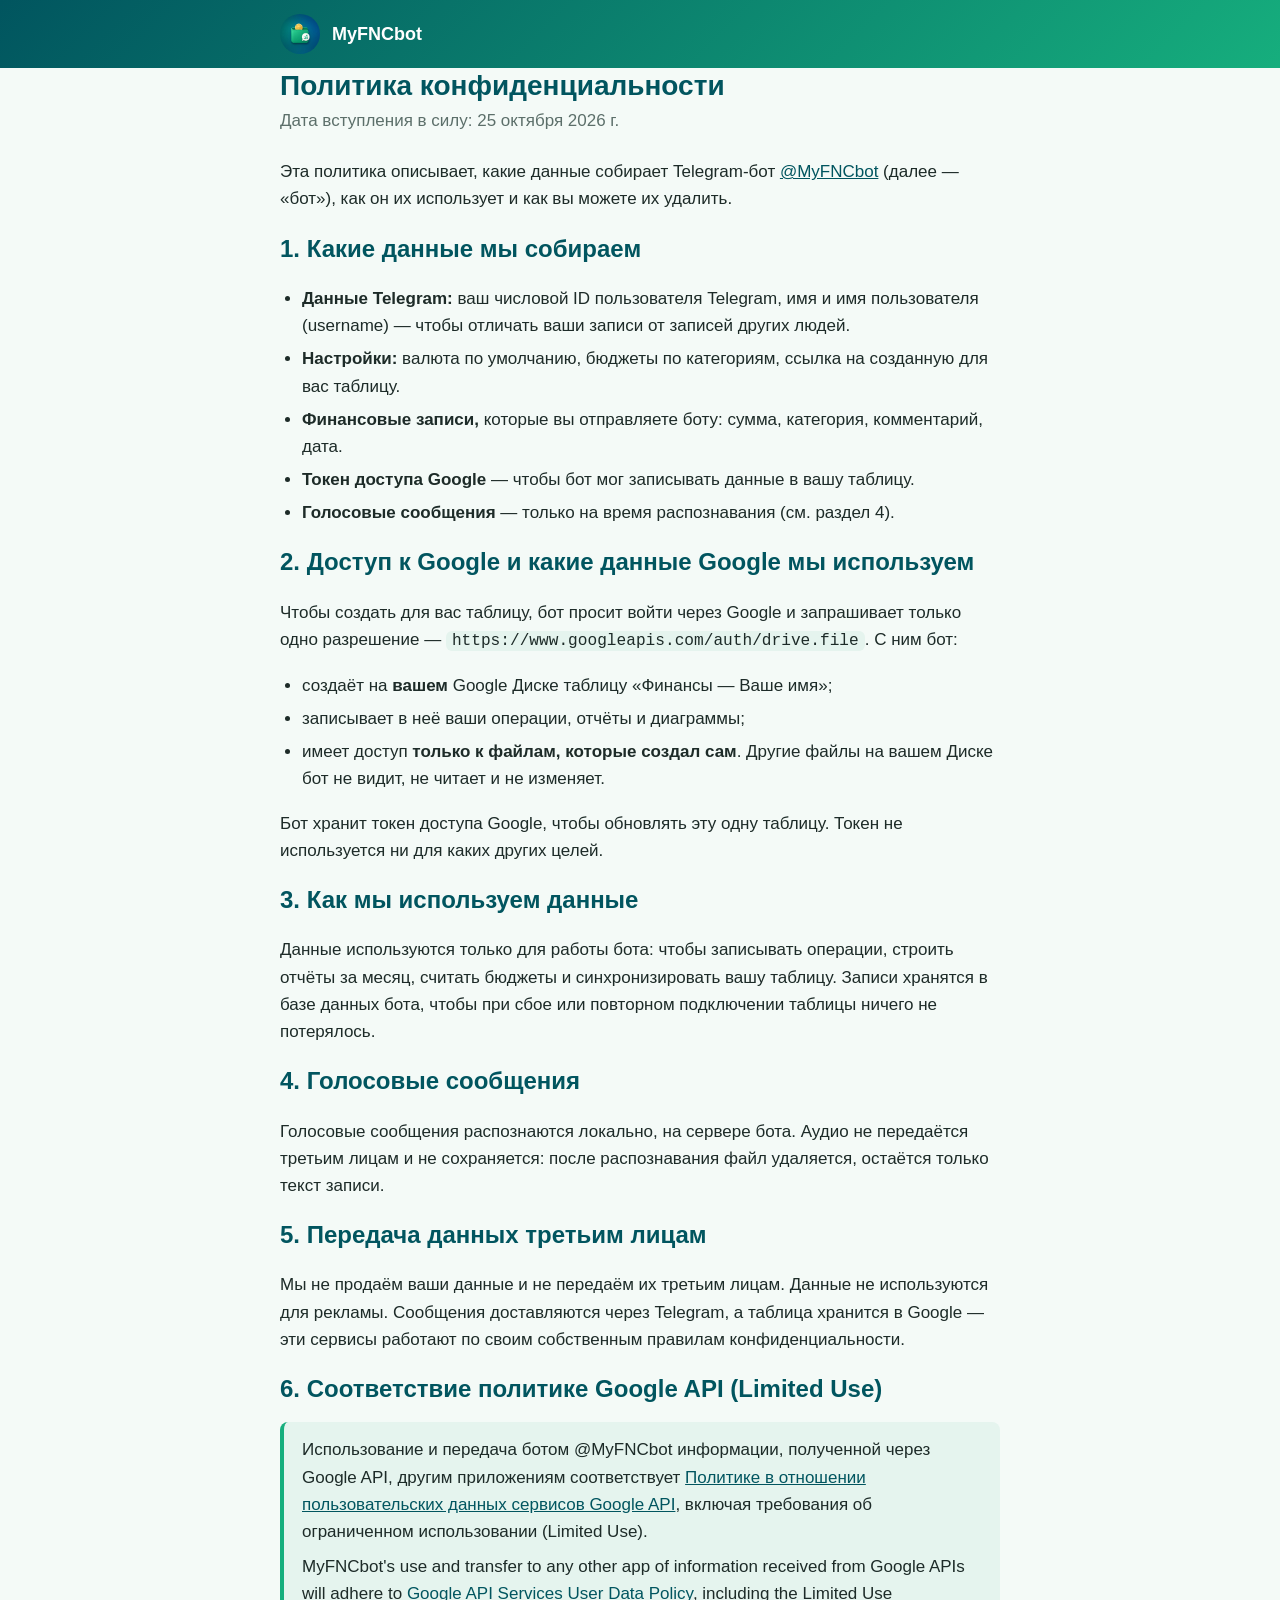
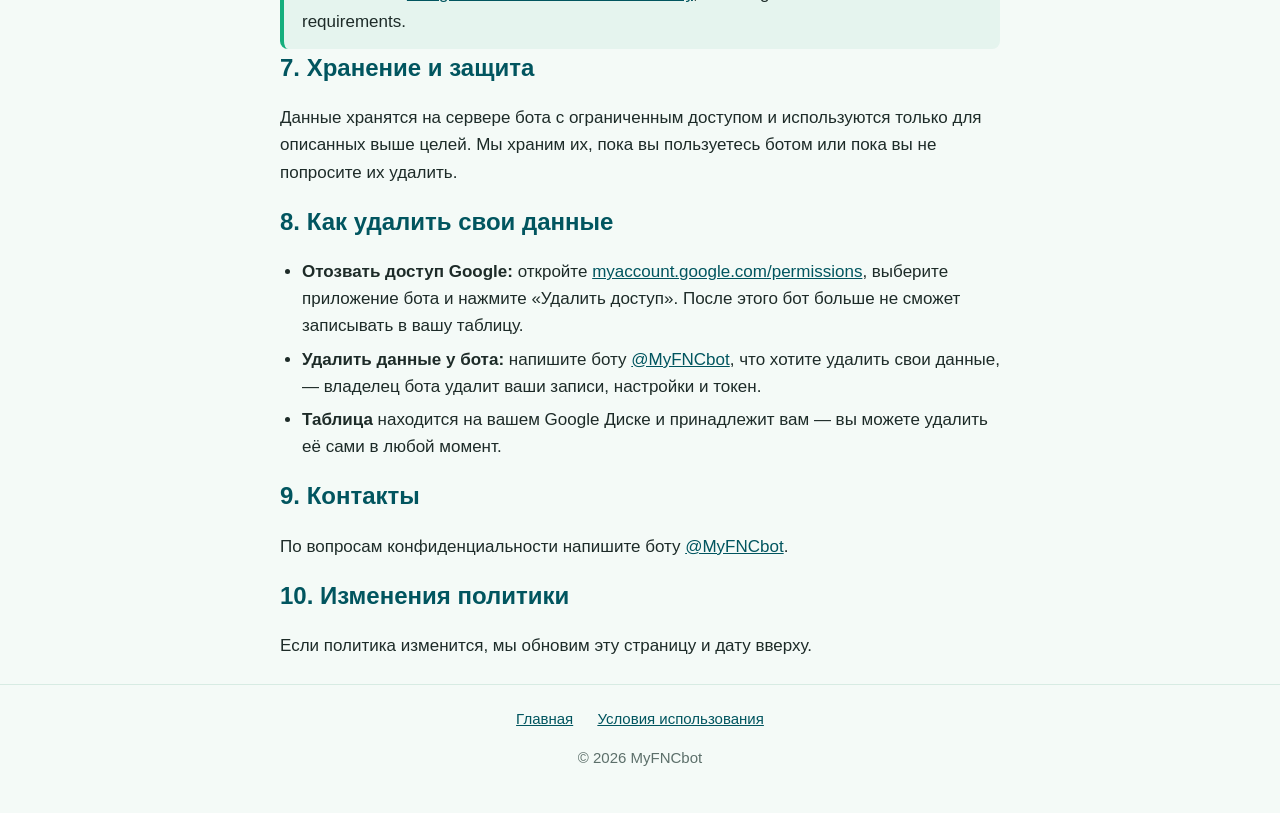
==== privacy.html @ bf46f6c3 "Сайт MyFNCbot: главная, политика конфиденциальности, условия" ====
<!DOCTYPE html>
<html lang="ru">
<head>
<meta charset="utf-8">
<meta name="viewport" content="width=device-width, initial-scale=1">
<title>Политика конфиденциальности — MyFNCbot</title>
<link rel="icon" href="logo.jpg">
<link rel="stylesheet" href="style.css">
</head>
<body>
<header class="top"><div class="wrap"><img src="logo.jpg" alt="" width="40" height="40"><a href="index.html">MyFNCbot</a></div></header>
<main class="wrap doc">
  <h1>Политика конфиденциальности</h1>
  <p class="date">Дата вступления в силу: 25 октября 2026 г.</p>

  <p>Эта политика описывает, какие данные собирает Telegram-бот <a href="https://t.me/MyFNCbot">@MyFNCbot</a> (далее — «бот»), как он их использует и как вы можете их удалить.</p>

  <h2>1. Какие данные мы собираем</h2>
  <ul>
    <li><b>Данные Telegram:</b> ваш числовой ID пользователя Telegram, имя и имя пользователя (username) — чтобы отличать ваши записи от записей других людей.</li>
    <li><b>Настройки:</b> валюта по умолчанию, бюджеты по категориям, ссылка на созданную для вас таблицу.</li>
    <li><b>Финансовые записи,</b> которые вы отправляете боту: сумма, категория, комментарий, дата.</li>
    <li><b>Токен доступа Google</b> — чтобы бот мог записывать данные в вашу таблицу.</li>
    <li><b>Голосовые сообщения</b> — только на время распознавания (см. раздел 4).</li>
  </ul>

  <h2>2. Доступ к Google и какие данные Google мы используем</h2>
  <p>Чтобы создать для вас таблицу, бот просит войти через Google и запрашивает только одно разрешение — <code>https://www.googleapis.com/auth/drive.file</code>. С ним бот:</p>
  <ul>
    <li>создаёт на <b>вашем</b> Google Диске таблицу «Финансы — Ваше имя»;</li>
    <li>записывает в неё ваши операции, отчёты и диаграммы;</li>
    <li>имеет доступ <b>только к файлам, которые создал сам</b>. Другие файлы на вашем Диске бот не видит, не читает и не изменяет.</li>
  </ul>
  <p>Бот хранит токен доступа Google, чтобы обновлять эту одну таблицу. Токен не используется ни для каких других целей.</p>

  <h2>3. Как мы используем данные</h2>
  <p>Данные используются только для работы бота: чтобы записывать операции, строить отчёты за месяц, считать бюджеты и синхронизировать вашу таблицу. Записи хранятся в базе данных бота, чтобы при сбое или повторном подключении таблицы ничего не потерялось.</p>

  <h2>4. Голосовые сообщения</h2>
  <p>Голосовые сообщения распознаются локально, на сервере бота. Аудио не передаётся третьим лицам и не сохраняется: после распознавания файл удаляется, остаётся только текст записи.</p>

  <h2>5. Передача данных третьим лицам</h2>
  <p>Мы не продаём ваши данные и не передаём их третьим лицам. Данные не используются для рекламы. Сообщения доставляются через Telegram, а таблица хранится в Google — эти сервисы работают по своим собственным правилам конфиденциальности.</p>

  <h2>6. Соответствие политике Google API (Limited Use)</h2>
  <div class="note">
    <p>Использование и передача ботом @MyFNCbot информации, полученной через Google API, другим приложениям соответствует <a href="https://developers.google.com/terms/api-services-user-data-policy">Политике в отношении пользовательских данных сервисов Google API</a>, включая требования об ограниченном использовании (Limited Use).</p>
    <p lang="en">MyFNCbot's use and transfer to any other app of information received from Google APIs will adhere to <a href="https://developers.google.com/terms/api-services-user-data-policy">Google API Services User Data Policy</a>, including the Limited Use requirements.</p>
  </div>

  <h2>7. Хранение и защита</h2>
  <p>Данные хранятся на сервере бота с ограниченным доступом и используются только для описанных выше целей. Мы храним их, пока вы пользуетесь ботом или пока вы не попросите их удалить.</p>

  <h2>8. Как удалить свои данные</h2>
  <ul>
    <li><b>Отозвать доступ Google:</b> откройте <a href="https://myaccount.google.com/permissions">myaccount.google.com/permissions</a>, выберите приложение бота и нажмите «Удалить доступ». После этого бот больше не сможет записывать в вашу таблицу.</li>
    <li><b>Удалить данные у бота:</b> напишите боту <a href="https://t.me/MyFNCbot">@MyFNCbot</a>, что хотите удалить свои данные, — владелец бота удалит ваши записи, настройки и токен.</li>
    <li><b>Таблица</b> находится на вашем Google Диске и принадлежит вам — вы можете удалить её сами в любой момент.</li>
  </ul>

  <h2>9. Контакты</h2>
  <p>По вопросам конфиденциальности напишите боту <a href="https://t.me/MyFNCbot">@MyFNCbot</a>.<!-- CONTACT_EMAIL: добавьте здесь адрес почты, например: «или на почту <a href="mailto:you@example.com">you@example.com</a>» --></p>

  <h2>10. Изменения политики</h2>
  <p>Если политика изменится, мы обновим эту страницу и дату вверху.</p>
</main>
<footer>
  <div class="wrap">
    <a href="index.html">Главная</a>
    <a href="terms.html">Условия использования</a>
    <p>© 2026 MyFNCbot</p>
  </div>
</footer>
</body>
</html>
---- style.css ----
:root{--green:#16ae7d;--green-dark:#01555f;--bg:#f4faf7;--card:#fff;--text:#1d2b28;--muted:#5c6f6a;--border:#d7ebe3}
*{box-sizing:border-box}
html{-webkit-text-size-adjust:100%}
body{margin:0;font-family:-apple-system,BlinkMacSystemFont,"Segoe UI",Roboto,"Helvetica Neue",Arial,sans-serif;font-size:17px;line-height:1.6;color:var(--text);background:var(--bg)}
a{color:var(--green-dark)}
a:hover{color:var(--green)}
.wrap{max-width:760px;margin:0 auto;padding:0 20px}
header.top{background:linear-gradient(135deg,var(--green-dark),var(--green));color:#fff}
header.top .wrap{display:flex;align-items:center;gap:12px;padding-top:14px;padding-bottom:14px}
header.top img{width:40px;height:40px;border-radius:50%}
header.top a{color:#fff;text-decoration:none;font-weight:700;font-size:18px}
.hero{background:linear-gradient(135deg,var(--green-dark),var(--green));color:#fff;text-align:center;padding:48px 0 56px}
.hero img{width:128px;height:128px;border-radius:50%;box-shadow:0 8px 24px rgba(0,0,0,.25)}
.hero h1{margin:18px 0 8px;font-size:32px;line-height:1.2}
.hero p{margin:0 auto 26px;max-width:540px;font-size:19px;opacity:.95}
.btn{display:inline-block;background:#fff;color:var(--green-dark);font-weight:700;text-decoration:none;padding:14px 28px;border-radius:999px;box-shadow:0 4px 14px rgba(0,0,0,.18)}
.btn:hover{color:var(--green)}
.btn.solid{background:var(--green);color:#fff}
.btn.solid:hover{background:var(--green-dark);color:#fff}
main{padding:32px 0 16px}
section{margin-bottom:36px}
h2{font-size:24px;color:var(--green-dark);margin:0 0 14px}
h3{font-size:19px;margin:24px 0 8px}
.steps{list-style:none;padding:0;margin:0;display:grid;gap:14px}
.steps li,.card{background:var(--card);border:1px solid var(--border);border-radius:14px;padding:18px 20px}
.steps li{display:flex;gap:16px;align-items:flex-start}
.num{flex:0 0 36px;height:36px;border-radius:50%;background:var(--green);color:#fff;font-weight:700;display:flex;align-items:center;justify-content:center}
.steps b{display:block;margin-bottom:2px}
.features{display:grid;grid-template-columns:repeat(auto-fit,minmax(200px,1fr));gap:14px}
.features .card h3{margin:0 0 6px;font-size:17px}
.features .card p{margin:0;color:var(--muted);font-size:15px}
code{background:#e5f4ee;border-radius:6px;padding:1px 6px;font-size:.95em}
.cta{text-align:center}
.doc h1{font-size:28px;color:var(--green-dark);margin:0 0 4px;line-height:1.25}
.doc .date{color:var(--muted);margin:0 0 24px}
.doc ul{padding-left:22px}
.doc li{margin-bottom:6px}
.note{background:#e5f4ee;border-left:4px solid var(--green);border-radius:8px;padding:14px 18px}
.note p{margin:0 0 8px}.note p:last-child{margin:0}
footer{border-top:1px solid var(--border);margin-top:24px;padding:22px 0 30px;color:var(--muted);font-size:15px;text-align:center}
footer a{margin:0 10px}
@media (max-width:520px){body{font-size:16px}.hero{padding:36px 0 44px}.hero h1{font-size:26px}.hero p{font-size:17px}.doc h1{font-size:24px}}
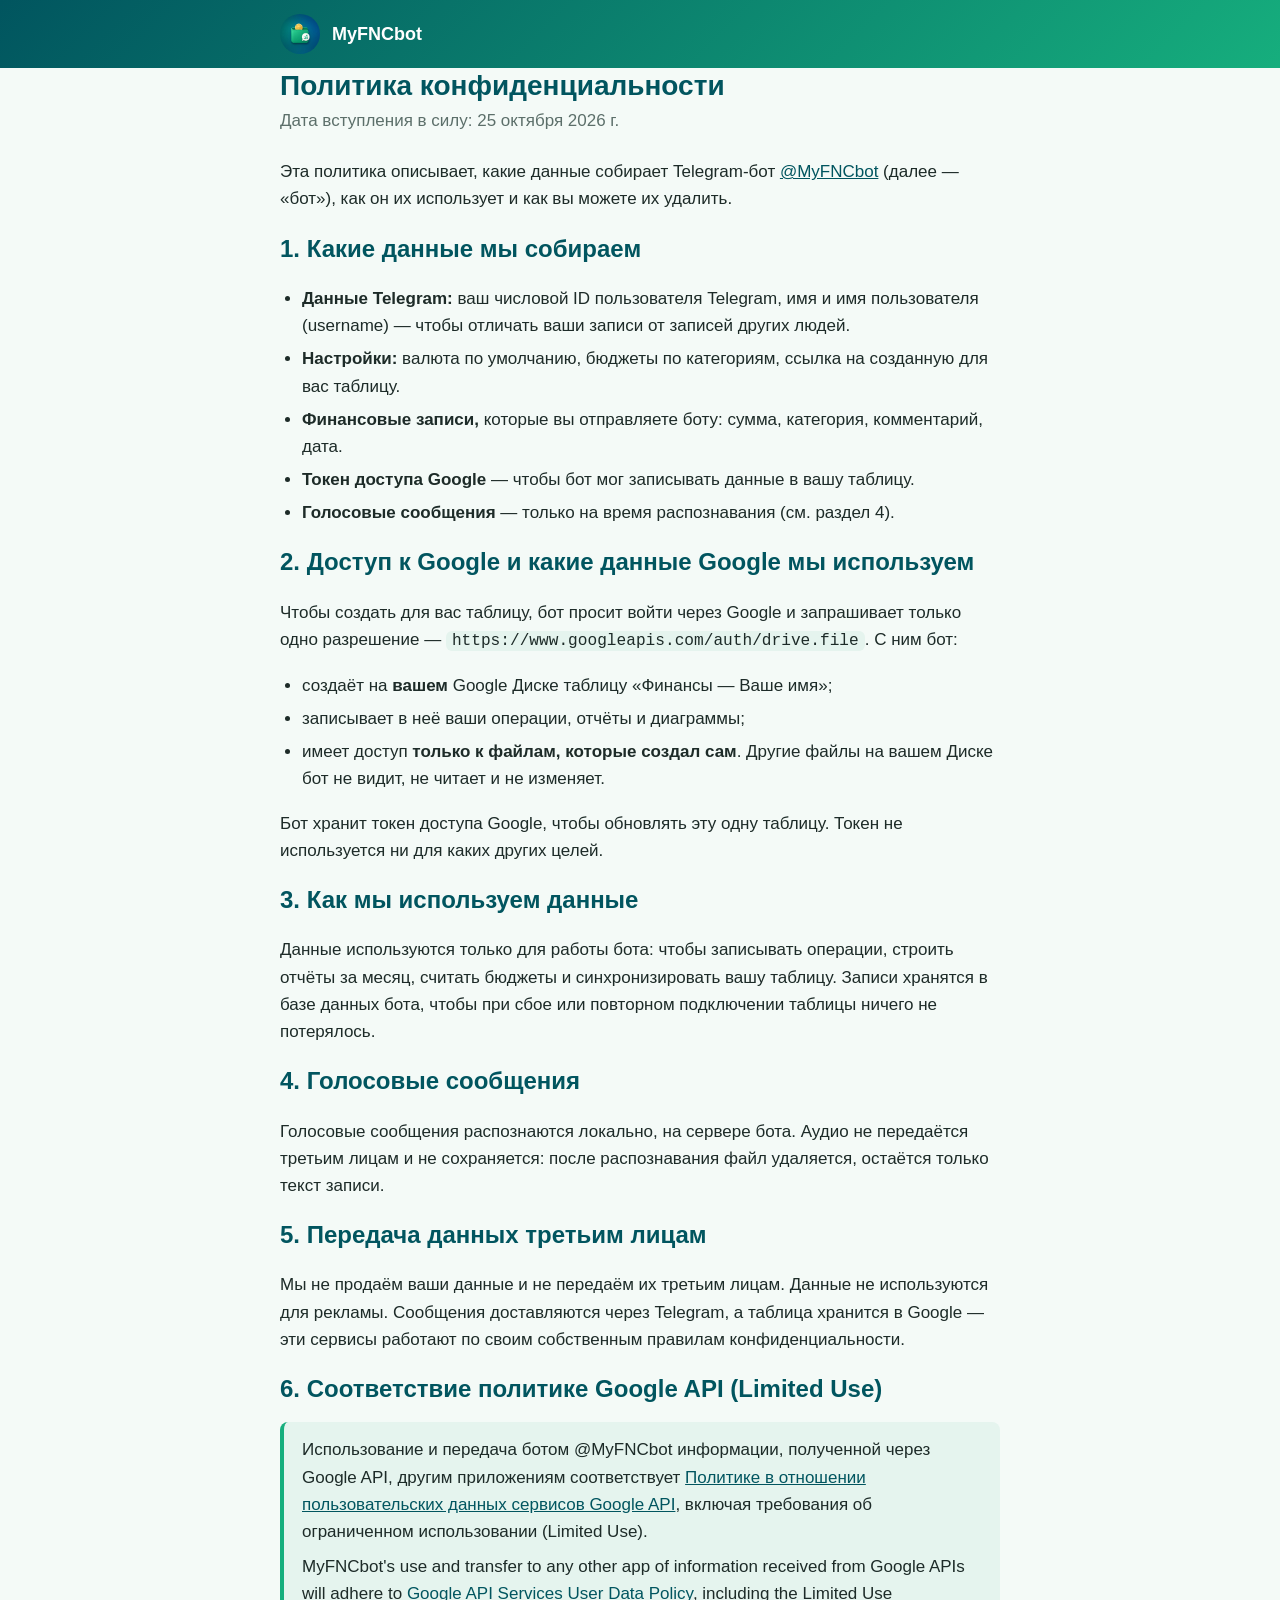
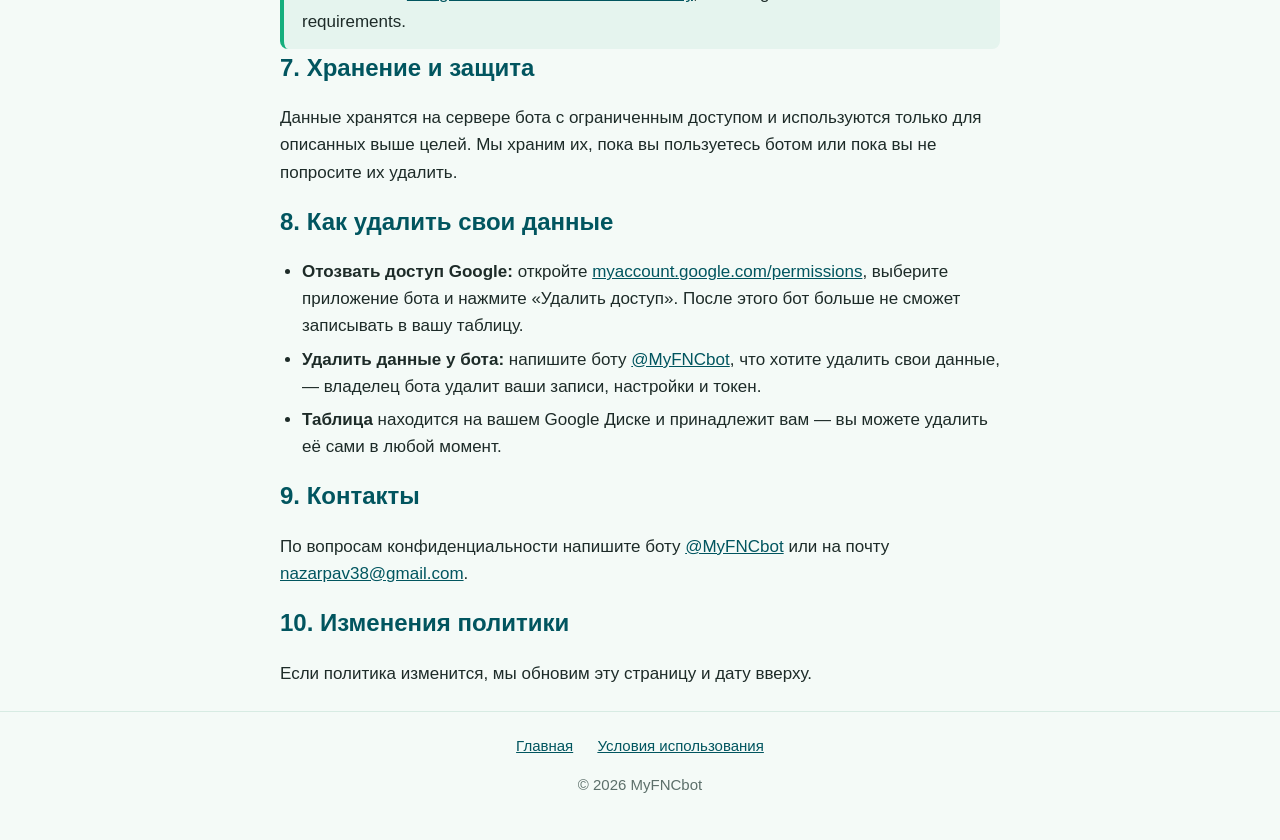
==== commit 5ec41947: "Add contact email" ====
--- a/privacy.html
+++ b/privacy.html
@@ -59,7 +59,7 @@
   </ul>
 
   <h2>9. Контакты</h2>
-  <p>По вопросам конфиденциальности напишите боту <a href="https://t.me/MyFNCbot">@MyFNCbot</a>.<!-- CONTACT_EMAIL: добавьте здесь адрес почты, например: «или на почту <a href="mailto:you@example.com">you@example.com</a>» --></p>
+  <p>По вопросам конфиденциальности напишите боту <a href="https://t.me/MyFNCbot">@MyFNCbot</a> или на почту <a href="mailto:nazarpav38@gmail.com">nazarpav38@gmail.com</a>.</p>
 
   <h2>10. Изменения политики</h2>
   <p>Если политика изменится, мы обновим эту страницу и дату вверху.</p>
